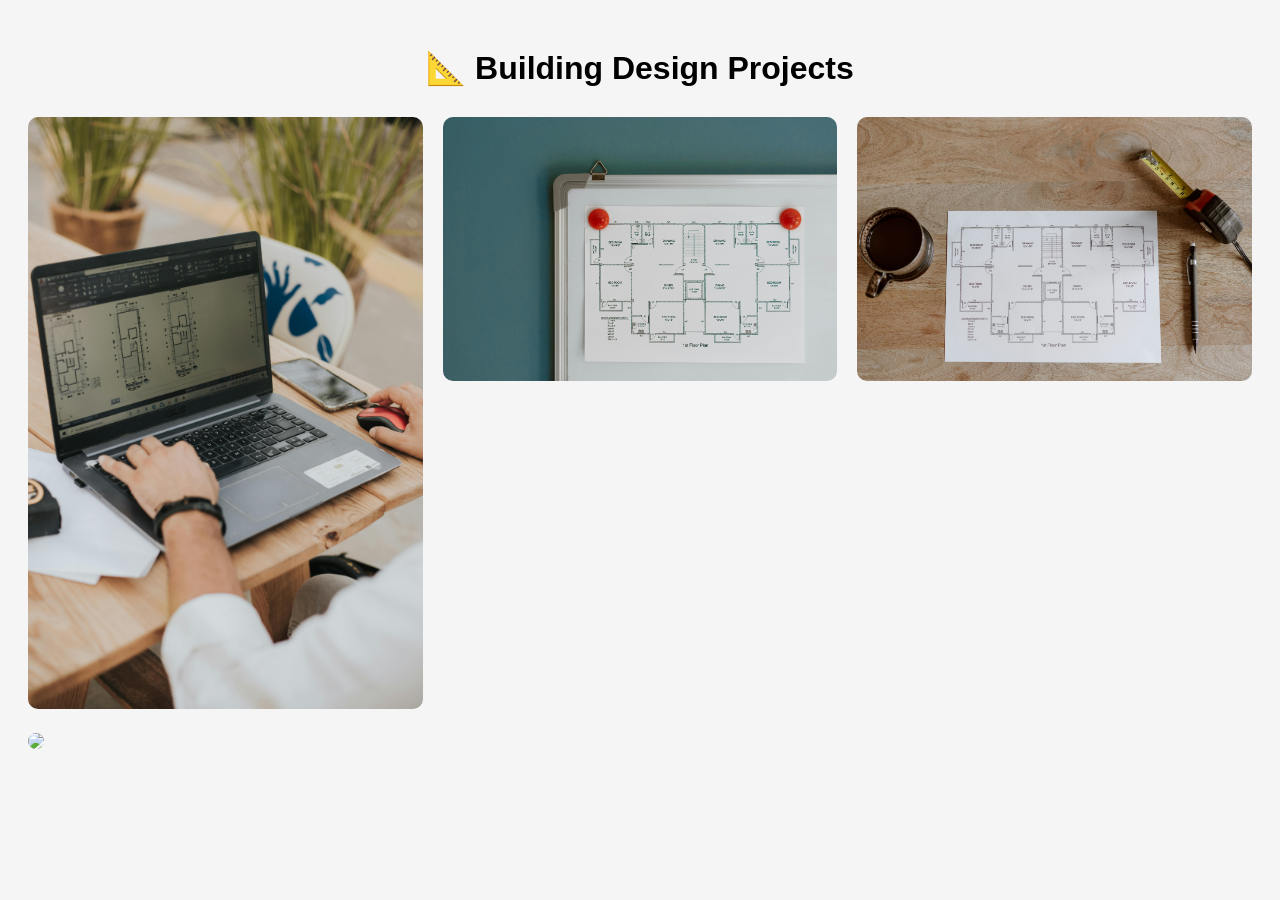
==== building-design-gallery.html @ 3f55ab81 "Create building-design-gallery.html" ====
<!DOCTYPE html>
<html>
<head>
<link rel="stylesheet" href="https://cdnjs.cloudflare.com/ajax/libs/lightbox2/2.11.4/css/lightbox.min.css">
<script src="https://code.jquery.com/jquery-3.6.0.min.js"></script>

<title>Building Design Projects | 4Constructions</title>

<style>
body{
font-family:Arial,sans-serif;
padding:20px;
background:#f5f5f5;
}

h1{
text-align:center;
margin-bottom:30px;
}

.gallery{
display:grid;
grid-template-columns:repeat(auto-fit,minmax(300px,1fr));
gap:20px;
}

.gallery img{
width:100%;
border-radius:10px;
cursor:pointer;
transition:0.3s;
}

.gallery img:hover{
transform:scale(1.03);
}
</style>
</head>

<body>

<h1>📐 Building Design Projects</h1>

<div class="gallery">

<a href="images/design/building-design-1.jpg" data-lightbox="design">
<img src="images/design/building-design-1.jpg">
</a>

<a href="images/design/building-design-2.jpg" data-lightbox="design">
<img src="images/design/building-design-2.jpg">
</a>

<a href="images/design/building-design-3.jpg" data-lightbox="design">
<img src="images/design/building-design-3.jpg">
</a>

<a href="images/design/building-design-4.jpg" data-lightbox="design">
<img src="images/design/building-design-4.jpg">
</a>

</div>

<script src="https://cdnjs.cloudflare.com/ajax/libs/lightbox2/2.11.4/js/lightbox.min.js"></script>

<script>
lightbox.option({
wrapAround:true,
albumLabel:"Image %1 of %2"
});
</script>

</body>
</html>
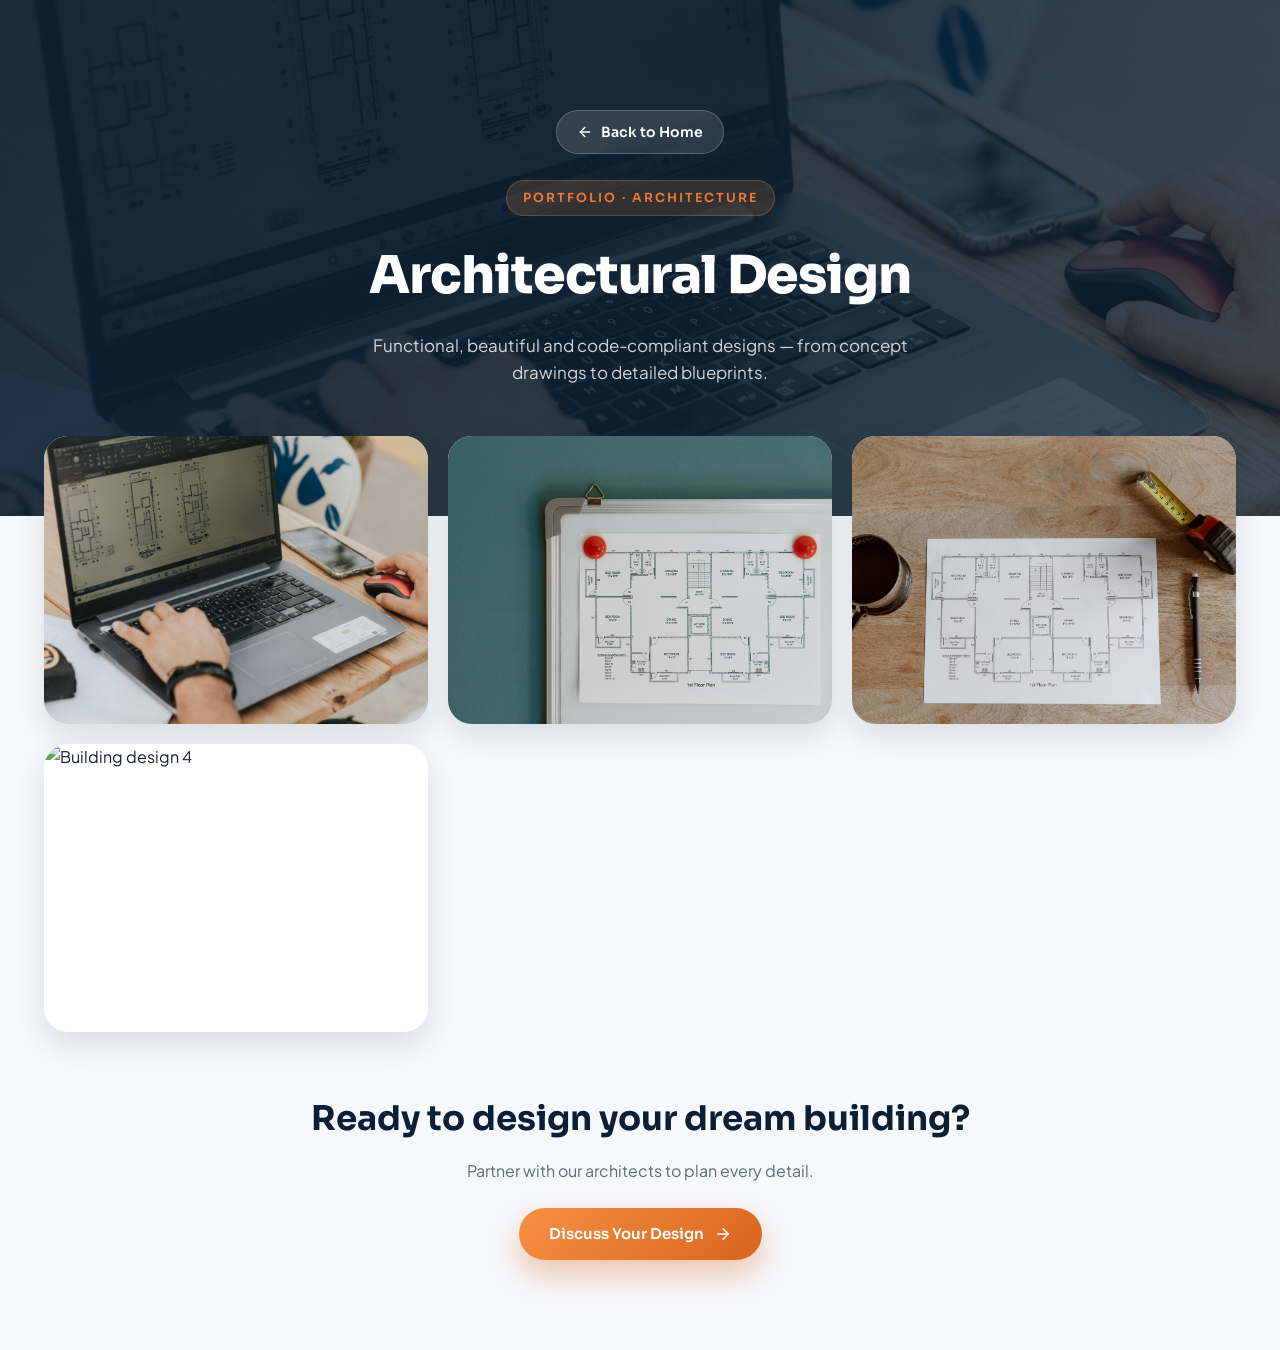
==== commit 93698e0e: "Redesign site with premium, responsive UI Complete ground-up redesign of the 4Constructions website " ====
--- a/building-design-gallery.html
+++ b/building-design-gallery.html
@@ -1,74 +1,44 @@
 <!DOCTYPE html>
-<html>
+<html lang="en">
 <head>
-<link rel="stylesheet" href="https://cdnjs.cloudflare.com/ajax/libs/lightbox2/2.11.4/css/lightbox.min.css">
-<script src="https://code.jquery.com/jquery-3.6.0.min.js"></script>
+  <meta charset="UTF-8" />
+  <meta name="viewport" content="width=device-width, initial-scale=1.0" />
+  <title>Architectural Design Projects | 4Constructions</title>
+  <meta name="description" content="Architectural planning, structural design and detailed building drawings by 4Constructions." />
+  <link rel="icon" type="image/png" href="favicon.png" />
+  <link rel="preconnect" href="https://fonts.googleapis.com" />
+  <link rel="preconnect" href="https://fonts.gstatic.com" crossorigin />
+  <link href="https://fonts.googleapis.com/css2?family=Plus+Jakarta+Sans:wght@400;500;600;700&family=Sora:wght@600;700;800&display=swap" rel="stylesheet" />
+  <link rel="stylesheet" href="assets/css/gallery.css" />
+  <link rel="stylesheet" href="https://cdnjs.cloudflare.com/ajax/libs/lightbox2/2.11.4/css/lightbox.min.css" />
+</head>
+<body>
+  <header class="g-header">
+    <div class="g-header__bg"><img src="images/design/building-design-1.jpg" alt="Architectural design" /></div>
+    <div class="g-container">
+      <a href="index.html#portfolio" class="g-back"><svg viewBox="0 0 24 24" fill="none" stroke="currentColor" stroke-width="2" stroke-linecap="round" stroke-linejoin="round"><path d="m12 19-7-7 7-7"/><path d="M19 12H5"/></svg> Back to Home</a>
+      <div><span class="g-eyebrow">Portfolio · Architecture</span></div>
+      <h1>Architectural Design</h1>
+      <p>Functional, beautiful and code-compliant designs — from concept drawings to detailed blueprints.</p>
+    </div>
+  </header>
 
-<title>Building Design Projects | 4Constructions</title>
+  <main class="g-main">
+    <div class="gallery">
+      <a href="images/design/building-design-1.jpg" data-lightbox="design"><img src="images/design/building-design-1.jpg" alt="Building design 1" loading="lazy" /><span class="g-zoom"><svg viewBox="0 0 24 24" fill="none" stroke="currentColor" stroke-width="2" stroke-linecap="round" stroke-linejoin="round"><circle cx="11" cy="11" r="7"/><path d="m21 21-4.3-4.3"/><path d="M11 8v6"/><path d="M8 11h6"/></svg></span></a>
+      <a href="images/design/building-design-2.jpg" data-lightbox="design"><img src="images/design/building-design-2.jpg" alt="Building design 2" loading="lazy" /><span class="g-zoom"><svg viewBox="0 0 24 24" fill="none" stroke="currentColor" stroke-width="2" stroke-linecap="round" stroke-linejoin="round"><circle cx="11" cy="11" r="7"/><path d="m21 21-4.3-4.3"/><path d="M11 8v6"/><path d="M8 11h6"/></svg></span></a>
+      <a href="images/design/building-design-3.jpg" data-lightbox="design"><img src="images/design/building-design-3.jpg" alt="Building design 3" loading="lazy" /><span class="g-zoom"><svg viewBox="0 0 24 24" fill="none" stroke="currentColor" stroke-width="2" stroke-linecap="round" stroke-linejoin="round"><circle cx="11" cy="11" r="7"/><path d="m21 21-4.3-4.3"/><path d="M11 8v6"/><path d="M8 11h6"/></svg></span></a>
+      <a href="images/design/building-design-4.jpg" data-lightbox="design"><img src="images/design/building-design-4.jpg" alt="Building design 4" loading="lazy" /><span class="g-zoom"><svg viewBox="0 0 24 24" fill="none" stroke="currentColor" stroke-width="2" stroke-linecap="round" stroke-linejoin="round"><circle cx="11" cy="11" r="7"/><path d="m21 21-4.3-4.3"/><path d="M11 8v6"/><path d="M8 11h6"/></svg></span></a>
+    </div>
 
-<style>
-body{
-font-family:Arial,sans-serif;
-padding:20px;
-background:#f5f5f5;
-}
+    <div class="g-cta">
+      <h2>Ready to design your dream building?</h2>
+      <p>Partner with our architects to plan every detail.</p>
+      <a href="index.html#contact" class="g-btn">Discuss Your Design <svg viewBox="0 0 24 24" fill="none" stroke="currentColor" stroke-width="2" stroke-linecap="round" stroke-linejoin="round"><path d="M5 12h14"/><path d="m12 5 7 7-7 7"/></svg></a>
+    </div>
+  </main>
 
-h1{
-text-align:center;
-margin-bottom:30px;
-}
-
-.gallery{
-display:grid;
-grid-template-columns:repeat(auto-fit,minmax(300px,1fr));
-gap:20px;
-}
-
-.gallery img{
-width:100%;
-border-radius:10px;
-cursor:pointer;
-transition:0.3s;
-}
-
-.gallery img:hover{
-transform:scale(1.03);
-}
-</style>
-</head>
-
-<body>
-
-<h1>📐 Building Design Projects</h1>
-
-<div class="gallery">
-
-<a href="images/design/building-design-1.jpg" data-lightbox="design">
-<img src="images/design/building-design-1.jpg">
-</a>
-
-<a href="images/design/building-design-2.jpg" data-lightbox="design">
-<img src="images/design/building-design-2.jpg">
-</a>
-
-<a href="images/design/building-design-3.jpg" data-lightbox="design">
-<img src="images/design/building-design-3.jpg">
-</a>
-
-<a href="images/design/building-design-4.jpg" data-lightbox="design">
-<img src="images/design/building-design-4.jpg">
-</a>
-
-</div>
-
-<script src="https://cdnjs.cloudflare.com/ajax/libs/lightbox2/2.11.4/js/lightbox.min.js"></script>
-
-<script>
-lightbox.option({
-wrapAround:true,
-albumLabel:"Image %1 of %2"
-});
-</script>
-
+  <script src="https://cdnjs.cloudflare.com/ajax/libs/lightbox2/2.11.4/js/lightbox.min.js"></script>
+  <script>lightbox.option({ wrapAround: true, albumLabel: "Image %1 of %2", fadeDuration: 250 });</script>
 </body>
 </html>
--- a/assets/css/gallery.css
+++ b/assets/css/gallery.css
@@ -0,0 +1,103 @@
+/* ==========================================================================
+   4Constructions — Gallery sub-page styles
+   ========================================================================== */
+:root {
+  --navy-900: #0a1f33;
+  --navy-800: #0f2942;
+  --navy-700: #143456;
+  --orange-500: #ef7a35;
+  --orange-600: #d9641f;
+  --orange-100: #fdeadd;
+  --ink: #16202c;
+  --slate: #5a6b7b;
+  --line: #e6ebf1;
+  --bg: #f6f8fb;
+  --grad-brand: linear-gradient(135deg, #143456 0%, #0a1f33 100%);
+  --grad-orange: linear-gradient(135deg, #f59042 0%, #d9641f 100%);
+  --font-head: "Sora", system-ui, sans-serif;
+  --font-body: "Plus Jakarta Sans", system-ui, sans-serif;
+  --radius: 16px;
+  --radius-lg: 24px;
+  --shadow-md: 0 12px 30px rgba(16, 32, 51, 0.12);
+  --shadow-lg: 0 24px 60px rgba(16, 32, 51, 0.18);
+  --ease: cubic-bezier(0.22, 1, 0.36, 1);
+}
+* { margin: 0; padding: 0; box-sizing: border-box; }
+body { font-family: var(--font-body); background: var(--bg); color: var(--ink); line-height: 1.6; -webkit-font-smoothing: antialiased; }
+a { text-decoration: none; color: inherit; }
+img { display: block; max-width: 100%; }
+
+.g-header {
+  position: relative; color: #fff; overflow: hidden;
+  padding: 110px 0 130px; text-align: center;
+}
+.g-header__bg { position: absolute; inset: 0; z-index: -2; }
+.g-header__bg img { width: 100%; height: 100%; object-fit: cover; }
+.g-header::after { content: ""; position: absolute; inset: 0; z-index: -1; background: linear-gradient(120deg, rgba(10,31,51,.92), rgba(10,31,51,.72)); }
+.g-container { width: 100%; max-width: 1240px; margin: 0 auto; padding: 0 24px; }
+
+.g-back {
+  display: inline-flex; align-items: center; gap: 8px; margin-bottom: 26px;
+  font-family: var(--font-head); font-weight: 600; font-size: 14px;
+  padding: 10px 20px; border-radius: 999px;
+  background: rgba(255,255,255,.12); border: 1px solid rgba(255,255,255,.22);
+  backdrop-filter: blur(8px); transition: all .3s var(--ease);
+}
+.g-back:hover { background: #fff; color: var(--navy-900); transform: translateY(-2px); }
+.g-back svg { width: 16px; height: 16px; }
+
+.g-eyebrow {
+  display: inline-block; font-family: var(--font-head); font-size: 12.5px; font-weight: 600;
+  letter-spacing: .16em; text-transform: uppercase; color: var(--orange-500);
+  padding: 7px 16px; border-radius: 999px; background: rgba(245,144,66,.16);
+  border: 1px solid rgba(245,144,66,.28); margin-bottom: 18px;
+}
+.g-header h1 { font-family: var(--font-head); font-size: clamp(32px, 5vw, 52px); font-weight: 800; letter-spacing: -.02em; }
+.g-header p { color: rgba(255,255,255,.8); max-width: 600px; margin: 14px auto 0; font-size: 17px; }
+
+.g-main { max-width: 1240px; margin: -80px auto 0; padding: 0 24px 90px; position: relative; z-index: 2; }
+.gallery {
+  display: grid; grid-template-columns: repeat(auto-fill, minmax(300px, 1fr));
+  gap: 20px;
+}
+.gallery a {
+  position: relative; display: block; border-radius: var(--radius-lg); overflow: hidden;
+  box-shadow: var(--shadow-md); aspect-ratio: 4 / 3; background: #fff;
+  transition: transform .45s var(--ease), box-shadow .45s var(--ease);
+}
+.gallery a:hover { transform: translateY(-8px); box-shadow: var(--shadow-lg); }
+.gallery img { width: 100%; height: 100%; object-fit: cover; transition: transform .7s var(--ease); }
+.gallery a:hover img { transform: scale(1.08); }
+.gallery a::after {
+  content: ""; position: absolute; inset: 0;
+  background: linear-gradient(to top, rgba(10,31,51,.55), transparent 55%);
+  opacity: 0; transition: opacity .4s;
+}
+.gallery a:hover::after { opacity: 1; }
+.gallery .g-zoom {
+  position: absolute; top: 16px; right: 16px; z-index: 2;
+  width: 42px; height: 42px; border-radius: 50%;
+  background: rgba(255,255,255,.18); backdrop-filter: blur(6px);
+  border: 1px solid rgba(255,255,255,.3); display: grid; place-items: center;
+  opacity: 0; transform: scale(.7); transition: all .4s var(--ease);
+}
+.gallery a:hover .g-zoom { opacity: 1; transform: scale(1); }
+.gallery .g-zoom svg { width: 18px; height: 18px; color: #fff; }
+
+.g-cta { text-align: center; margin-top: 60px; }
+.g-cta h2 { font-family: var(--font-head); font-size: clamp(24px, 3.5vw, 34px); font-weight: 700; color: var(--navy-900); margin-bottom: 12px; }
+.g-cta p { color: var(--slate); margin-bottom: 24px; }
+.g-btn {
+  display: inline-flex; align-items: center; gap: 10px;
+  font-family: var(--font-head); font-weight: 600; font-size: 15px;
+  padding: 14px 30px; border-radius: 999px; background: var(--grad-orange); color: #fff;
+  box-shadow: 0 14px 30px rgba(217,100,31,.35); transition: transform .3s var(--ease), box-shadow .3s;
+}
+.g-btn:hover { transform: translateY(-3px); box-shadow: 0 20px 40px rgba(217,100,31,.45); }
+.g-btn svg { width: 18px; height: 18px; }
+
+@media (max-width: 560px) {
+  .g-header { padding: 90px 0 110px; }
+  .gallery { grid-template-columns: 1fr; }
+  .g-main { margin-top: -60px; }
+}
